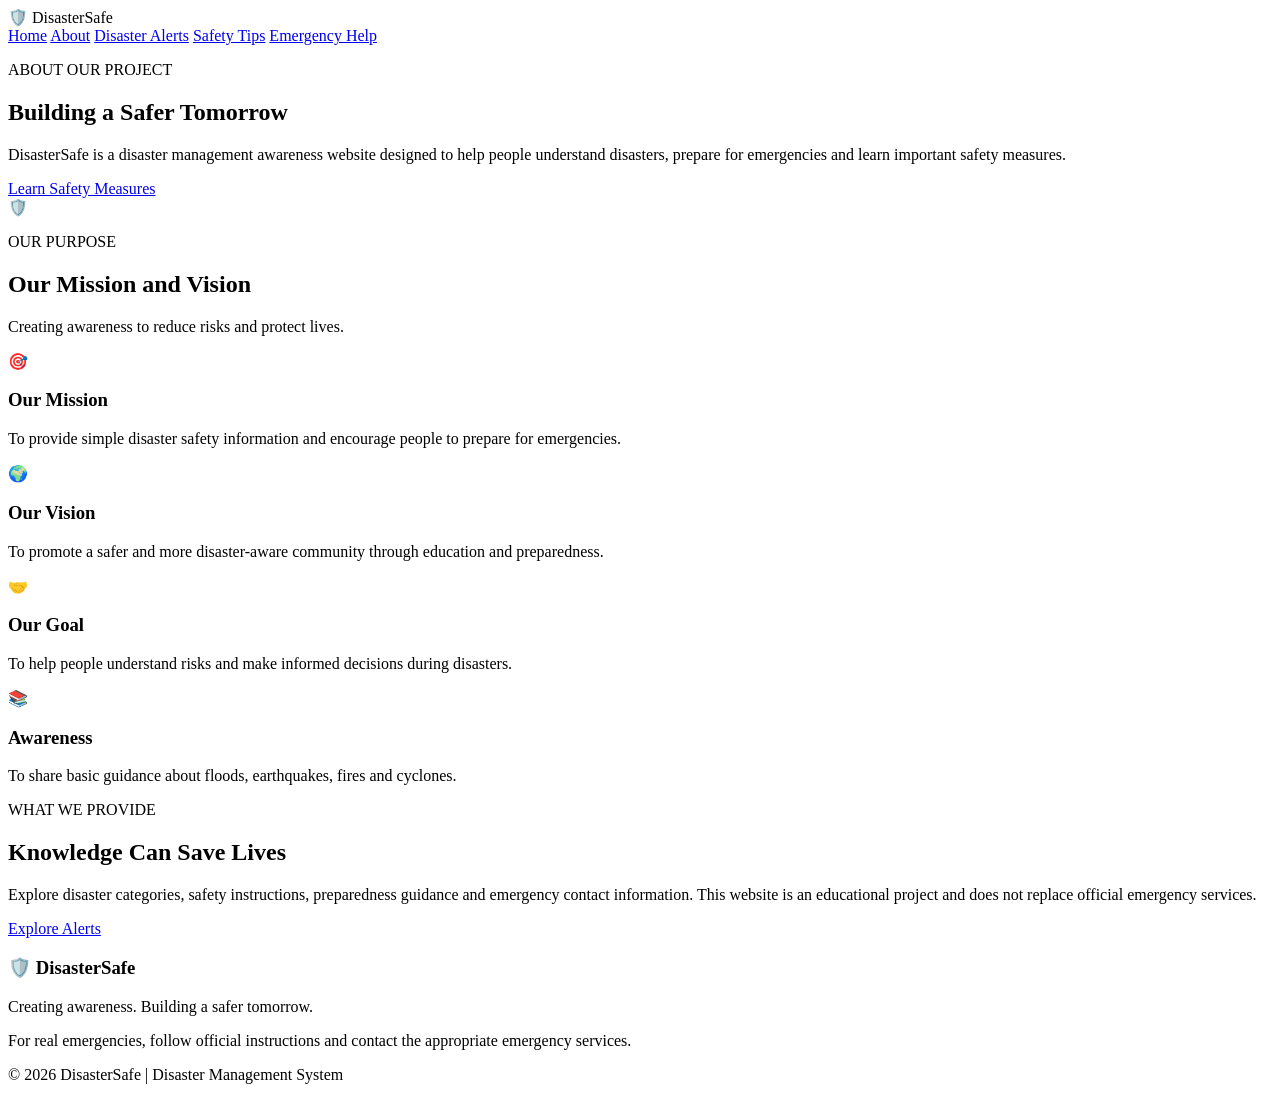
==== about.html @ 06601f8e "Add files via upload" ====
<!DOCTYPE html>
<html lang="en">
<head>
    <meta charset="UTF-8">
    <meta name="viewport" content="width=device-width, initial-scale=1.0">
    <title>About Us | DisasterSafe</title>
    <link rel="stylesheet" href="css/style.css">
</head>
<body>

    <!-- Navigation Bar -->
    <header>
        <div class="logo">🛡️ DisasterSafe</div>

        <nav>
            <a href="index.html">Home</a>
            <a href="about.html">About</a>
            <a href="alerts.html">Disaster Alerts</a>
            <a href="safety-tips.html">Safety Tips</a>
            <a href="emergency.html">Emergency Help</a>
        </nav>
    </header>

    <!-- About Hero -->
    <section class="hero">
        <div class="hero-content">
            <p class="tagline">ABOUT OUR PROJECT</p>

            <h1>Building a <span>Safer</span> Tomorrow</h1>

            <p>
                DisasterSafe is a disaster management awareness website
                designed to help people understand disasters, prepare
                for emergencies and learn important safety measures.
            </p>

            <div class="hero-buttons">
                <a href="safety-tips.html" class="btn primary">
                    Learn Safety Measures
                </a>
            </div>
        </div>

        <div class="hero-icon">🛡️</div>
    </section>

    <!-- Our Mission -->
    <section class="disasters">
        <div class="section-heading">
            <p class="tagline">OUR PURPOSE</p>
            <h2>Our Mission and Vision</h2>
            <p>Creating awareness to reduce risks and protect lives.</p>
        </div>

        <div class="disaster-grid">

            <div class="disaster-card">
                <div class="card-icon">🎯</div>
                <h3>Our Mission</h3>
                <p>
                    To provide simple disaster safety information
                    and encourage people to prepare for emergencies.
                </p>
            </div>

            <div class="disaster-card">
                <div class="card-icon">🌍</div>
                <h3>Our Vision</h3>
                <p>
                    To promote a safer and more disaster-aware
                    community through education and preparedness.
                </p>
            </div>

            <div class="disaster-card">
                <div class="card-icon">🤝</div>
                <h3>Our Goal</h3>
                <p>
                    To help people understand risks and make
                    informed decisions during disasters.
                </p>
            </div>

            <div class="disaster-card">
                <div class="card-icon">📚</div>
                <h3>Awareness</h3>
                <p>
                    To share basic guidance about floods,
                    earthquakes, fires and cyclones.
                </p>
            </div>

        </div>
    </section>

    <!-- What We Offer -->
    <section class="preparedness">
        <div>
            <p class="tagline">WHAT WE PROVIDE</p>
            <h2>Knowledge Can Save Lives</h2>

            <p>
                Explore disaster categories, safety instructions,
                preparedness guidance and emergency contact information.
                This website is an educational project and does not
                replace official emergency services.
            </p>
        </div>

        <a href="alerts.html" class="btn primary">
            Explore Alerts
        </a>
    </section>

    <!-- Footer -->
    <footer>
        <h3>🛡️ DisasterSafe</h3>
        <p>Creating awareness. Building a safer tomorrow.</p>
        <p class="footer-note">
            For real emergencies, follow official instructions
            and contact the appropriate emergency services.
        </p>
        <p>© 2026 DisasterSafe | Disaster Management System</p>
    </footer>

    <script src="js/script.js"></script>
</body>
</html>
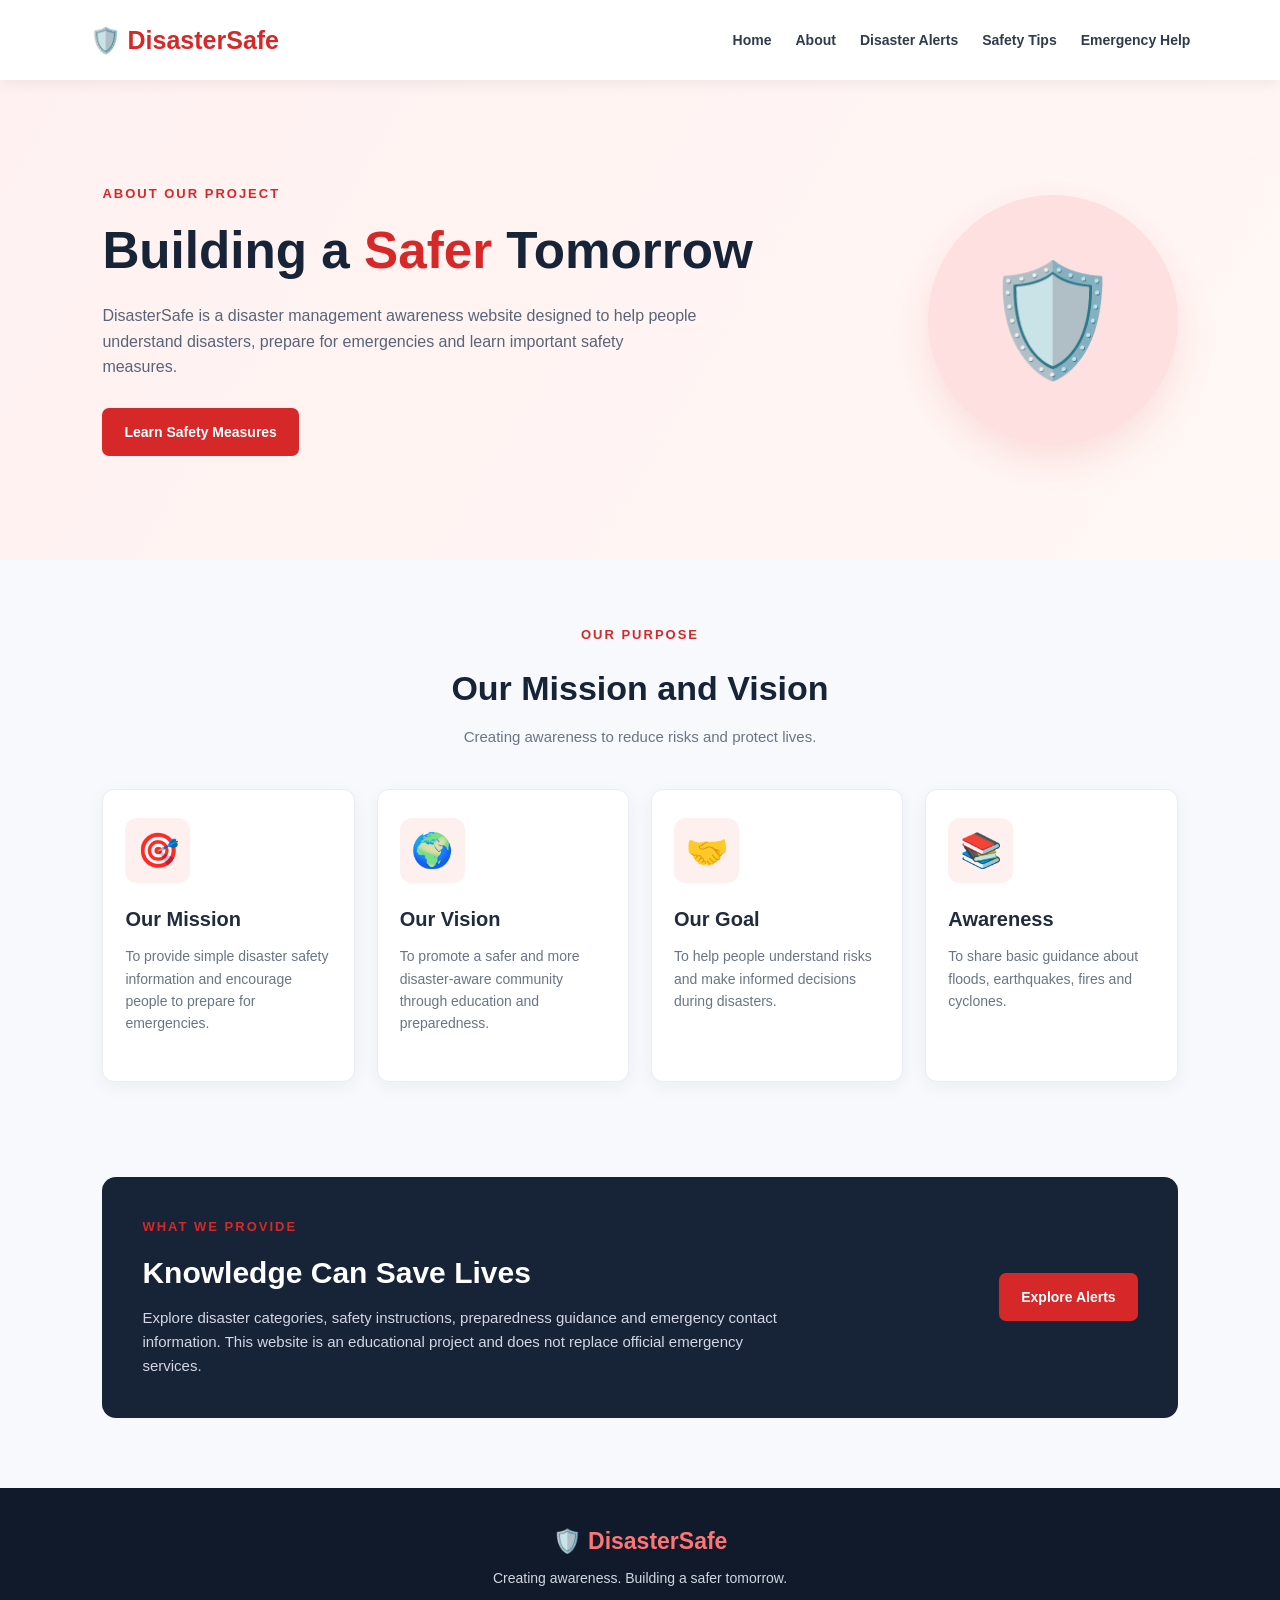
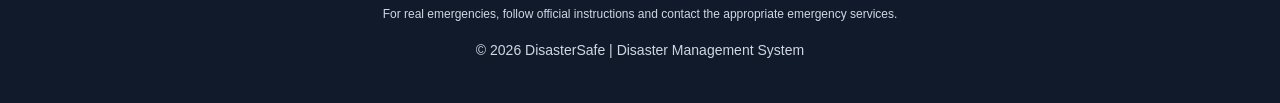
==== commit 61785b60: "Update about.html" ====
--- a/about.html
+++ b/about.html
@@ -4,7 +4,7 @@
     <meta charset="UTF-8">
     <meta name="viewport" content="width=device-width, initial-scale=1.0">
     <title>About Us | DisasterSafe</title>
-    <link rel="stylesheet" href="css/style.css">
+    <link rel="stylesheet" href="style.css">
 </head>
 <body>
 
@@ -125,4 +125,4 @@
 
     <script src="js/script.js"></script>
 </body>
-</html>+</html>
--- a/style.css
+++ b/style.css
@@ -0,0 +1,423 @@
+/* ===== BASIC SETTINGS ===== */
+* {
+    margin: 0;
+    padding: 0;
+    box-sizing: border-box;
+}
+
+html {
+    scroll-behavior: smooth;
+}
+
+body {
+    font-family: Arial, Helvetica, sans-serif;
+    background: #f7f9fc;
+    color: #202b3c;
+    line-height: 1.6;
+}
+
+a {
+    text-decoration: none;
+}
+
+/* ===== NAVIGATION BAR ===== */
+header {
+    display: flex;
+    justify-content: space-between;
+    align-items: center;
+    padding: 20px 7%;
+    background: #ffffff;
+    box-shadow: 0 3px 15px rgba(0, 0, 0, 0.07);
+    position: sticky;
+    top: 0;
+    z-index: 100;
+}
+
+.logo {
+    font-size: 25px;
+    font-weight: bold;
+    color: #d62828;
+    white-space: nowrap;
+}
+
+nav {
+    display: flex;
+    align-items: center;
+    gap: 24px;
+}
+
+nav a {
+    color: #303b4d;
+    font-size: 14px;
+    font-weight: 600;
+    transition: 0.3s;
+}
+
+nav a:hover {
+    color: #d62828;
+}
+
+/* ===== HERO SECTION ===== */
+.hero {
+    min-height: 480px;
+    padding: 80px 8%;
+    display: flex;
+    justify-content: space-between;
+    align-items: center;
+    gap: 40px;
+    background: linear-gradient(120deg, #fff1f1, #fff8f5);
+}
+
+.hero-content {
+    max-width: 680px;
+}
+
+.tagline {
+    color: #d62828;
+    font-size: 13px;
+    font-weight: bold;
+    letter-spacing: 2px;
+    margin-bottom: 15px;
+}
+
+.hero h1 {
+    font-size: clamp(32px, 4vw, 52px);
+    line-height: 1.2;
+    margin-bottom: 22px;
+    color: #172337;
+}
+
+.hero h1 span {
+    color: #d62828;
+}
+
+.hero-content > p:not(.tagline) {
+    max-width: 600px;
+    color: #586477;
+    font-size: 16px;
+    margin-bottom: 28px;
+}
+
+.hero-buttons {
+    display: flex;
+    gap: 14px;
+    flex-wrap: wrap;
+}
+
+.btn {
+    display: inline-block;
+    padding: 13px 22px;
+    border-radius: 7px;
+    font-weight: bold;
+    font-size: 14px;
+    transition: 0.3s;
+}
+
+.primary {
+    background: #d62828;
+    color: white;
+}
+
+.primary:hover {
+    background: #a91e1e;
+    transform: translateY(-2px);
+}
+
+.secondary {
+    border: 2px solid #d62828;
+    color: #d62828;
+    background: white;
+}
+
+.secondary:hover {
+    background: #fff0f0;
+}
+
+.hero-icon {
+    width: 250px;
+    height: 250px;
+    min-width: 180px;
+    border-radius: 50%;
+    background: #ffe0e0;
+    display: flex;
+    justify-content: center;
+    align-items: center;
+    font-size: 110px;
+    box-shadow: 0 15px 40px rgba(214, 40, 40, 0.12);
+}
+
+/* ===== IMPORTANT NOTICE ===== */
+.notice {
+    display: flex;
+    align-items: center;
+    gap: 18px;
+    margin: 35px 8%;
+    padding: 22px 25px;
+    background: #fff3df;
+    border-left: 5px solid #ed9b20;
+    border-radius: 8px;
+}
+
+.notice > span {
+    font-size: 35px;
+}
+
+.notice h3 {
+    font-size: 18px;
+    margin-bottom: 5px;
+    color: #8a4d00;
+}
+
+.notice p {
+    font-size: 14px;
+    color: #68543b;
+}
+
+/* ===== DISASTER CATEGORIES ===== */
+.disasters {
+    padding: 65px 8%;
+}
+
+.section-heading {
+    text-align: center;
+    margin-bottom: 40px;
+}
+
+.section-heading h2 {
+    font-size: 34px;
+    color: #172337;
+    margin-bottom: 10px;
+}
+
+.section-heading > p:last-child {
+    color: #697586;
+    font-size: 15px;
+}
+
+.disaster-grid {
+    display: grid;
+    grid-template-columns: repeat(4, minmax(0, 1fr));
+    gap: 22px;
+}
+
+.disaster-card {
+    padding: 28px 22px;
+    background: #ffffff;
+    border: 1px solid #e9edf3;
+    border-radius: 12px;
+    box-shadow: 0 5px 18px rgba(25, 40, 65, 0.05);
+    transition: 0.3s;
+}
+
+.disaster-card:hover {
+    transform: translateY(-7px);
+    box-shadow: 0 12px 28px rgba(25, 40, 65, 0.10);
+    border-color: #f1aaaa;
+}
+
+.card-icon {
+    width: 65px;
+    height: 65px;
+    display: flex;
+    justify-content: center;
+    align-items: center;
+    background: #fff0f0;
+    border-radius: 12px;
+    font-size: 34px;
+    margin-bottom: 20px;
+}
+
+.disaster-card h3 {
+    color: #202b3c;
+    font-size: 20px;
+    margin-bottom: 10px;
+}
+
+.disaster-card p {
+    color: #697586;
+    font-size: 14px;
+    min-height: 68px;
+    margin-bottom: 18px;
+}
+
+.disaster-card a {
+    color: #d62828;
+    font-size: 14px;
+    font-weight: bold;
+}
+
+.disaster-card a:hover {
+    text-decoration: underline;
+}
+
+/* ===== PREPAREDNESS SECTION ===== */
+.preparedness {
+    margin: 30px 8% 70px;
+    padding: 40px;
+    border-radius: 14px;
+    background: #172337;
+    color: #ffffff;
+    display: flex;
+    justify-content: space-between;
+    align-items: center;
+    gap: 30px;
+}
+
+.preparedness > div {
+    max-width: 650px;
+}
+
+.preparedness h2 {
+    font-size: 30px;
+    line-height: 1.3;
+    margin-bottom: 14px;
+}
+
+.preparedness > div > p:last-child {
+    color: #d1d8e3;
+    font-size: 15px;
+}
+
+.preparedness .btn {
+    white-space: nowrap;
+}
+
+/* ===== FOOTER ===== */
+footer {
+    text-align: center;
+    background: #101a2a;
+    color: white;
+    padding: 35px 7%;
+}
+
+footer h3 {
+    color: #ff7474;
+    font-size: 23px;
+    margin-bottom: 8px;
+}
+
+footer p {
+    color: #d0d7e2;
+    font-size: 14px;
+    margin: 7px 0;
+}
+
+footer .footer-note {
+    max-width: 650px;
+    margin: 15px auto;
+    font-size: 12px;
+}
+
+/* ===== TABLETS ===== */
+@media (max-width: 1000px) {
+    header {
+        flex-direction: column;
+        gap: 15px;
+    }
+
+    nav {
+        justify-content: center;
+        flex-wrap: wrap;
+        gap: 15px;
+    }
+
+    .hero {
+        padding: 60px 6%;
+    }
+
+    .hero-icon {
+        width: 190px;
+        height: 190px;
+        font-size: 80px;
+    }
+
+    .disaster-grid {
+        grid-template-columns: repeat(2, minmax(0, 1fr));
+    }
+
+    .preparedness {
+        flex-direction: column;
+        align-items: flex-start;
+    }
+}
+
+/* ===== MOBILE PHONES ===== */
+@media (max-width: 600px) {
+    header {
+        padding: 18px 5%;
+    }
+
+    .logo {
+        font-size: 23px;
+    }
+
+    nav {
+        gap: 10px 15px;
+    }
+
+    nav a {
+        font-size: 12px;
+    }
+
+    .hero {
+        flex-direction: column-reverse;
+        text-align: center;
+        padding: 40px 6%;
+        gap: 25px;
+    }
+
+    .hero-icon {
+        width: 145px;
+        height: 145px;
+        min-width: 145px;
+        font-size: 65px;
+    }
+
+    .hero-buttons {
+        justify-content: center;
+    }
+
+    .btn {
+        padding: 12px 16px;
+        font-size: 13px;
+    }
+
+    .notice {
+        margin: 25px 5%;
+        padding: 18px;
+    }
+
+    .notice > span {
+        font-size: 28px;
+    }
+
+    .disasters {
+        padding: 40px 5%;
+    }
+
+    .section-heading h2 {
+        font-size: 28px;
+    }
+
+    .disaster-grid {
+        grid-template-columns: 1fr;
+        gap: 16px;
+    }
+
+    .disaster-card p {
+        min-height: auto;
+    }
+
+    .preparedness {
+        margin: 20px 5% 45px;
+        padding: 25px;
+    }
+
+    .preparedness h2 {
+        font-size: 25px;
+    }
+
+    footer {
+        padding: 30px 5%;
+    }
+}
